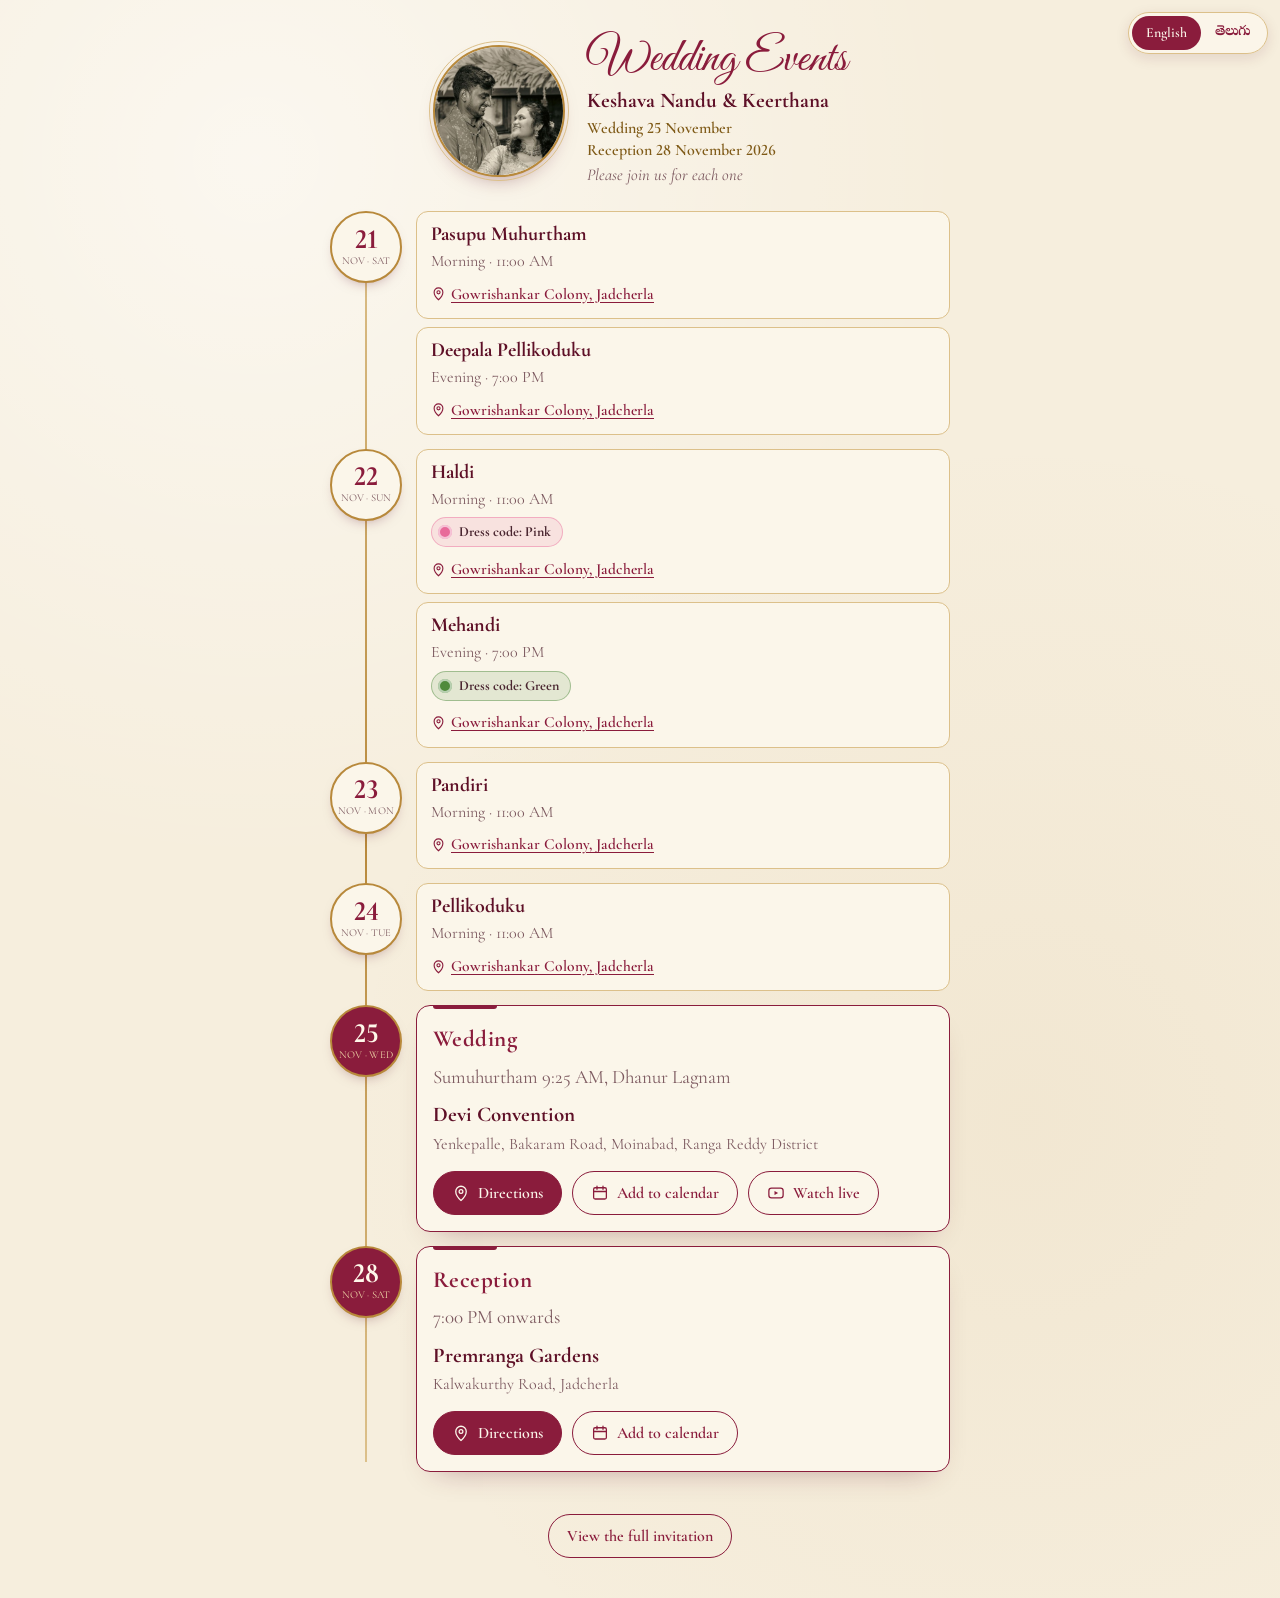
==== events.html @ 367d2408 "Add a short events-only page events.html shows a small circle photo of the couple beside the Wedding" ====
<!doctype html>
<html lang="en" data-lang="en">
<head>
<meta charset="utf-8">
<meta name="viewport" content="width=device-width, initial-scale=1, viewport-fit=cover">
<title>Wedding Events · Keshava Nandu &amp; Keerthana</title>
<meta name="description" content="Wedding events of Keshava Nandu and Keerthana, 21 to 28 November 2026: dates, times and directions for each one.">
<!-- Private family invitation: ask search engines not to list it -->
<meta name="robots" content="noindex, nofollow">
<meta name="theme-color" content="#8a1c3c">

<!-- WhatsApp / social link preview -->
<meta property="og:type" content="website">
<meta property="og:title" content="Wedding Events · Keshava Nandu &amp; Keerthana">
<meta property="og:description" content="Wedding 25 November · Reception 28 November 2026. Dates, times and directions for every event.">
<meta property="og:url" content="https://manoj036.github.io/keshava-nandu-weds-keerthana/events.html">
<meta property="og:image" content="https://manoj036.github.io/keshava-nandu-weds-keerthana/assets/art/og-image.jpg">
<meta property="og:image:width" content="1200">
<meta property="og:image:height" content="630">
<meta name="twitter:card" content="summary_large_image">

<link rel="icon" href="assets/art/ganesha.png" type="image/png">
<link rel="preconnect" href="https://fonts.googleapis.com">
<link rel="preconnect" href="https://fonts.gstatic.com" crossorigin>
<link href="https://fonts.googleapis.com/css2?family=Cormorant+Garamond:ital,wght@0,400;0,500;0,600;0,700;1,500&family=Great+Vibes&family=Noto+Serif+Telugu:wght@400;500;600;700&family=Sree+Krushnadevaraya&display=swap" rel="stylesheet">
<link rel="preload" as="image" href="assets/img/couple-circle.jpg">
<link rel="stylesheet" href="assets/css/style.css">
</head>
<body class="events-page">
<div class="petals" id="petals" aria-hidden="true"></div>

<!-- Language toggle -->
<div class="lang-toggle" role="group" aria-label="Language / భాష">
  <button type="button" data-set-lang="en" aria-pressed="true">English</button>
  <button type="button" data-set-lang="te" aria-pressed="false" lang="te">తెలుగు</button>
</div>

<main>

  <!-- ============ HEADER: circle photo beside Wedding Events ============ -->
  <header class="evh">
    <img class="evh-photo" src="assets/img/couple-circle.jpg" alt="Keshava Nandu and Keerthana" width="360" height="360" fetchpriority="high">
    <div class="evh-text">
      <h1 class="section-title evh-title">
        <span data-l="en">Wedding Events</span><span data-l="te">పెళ్లి వేడుకలు</span>
      </h1>
      <p class="evh-names">
        <span data-l="en">Keshava Nandu &amp; Keerthana</span>
        <span data-l="te">కేశవ నందు &amp; కీర్తన</span>
      </p>
      <p class="evh-dates">
        <span data-l="en"><span class="hd">Wedding 25 November</span><span class="hd-dot"> &nbsp;·&nbsp; </span><span class="hd">Reception 28 November 2026</span></span>
        <span data-l="te"><span class="hd">వివాహం 25 నవంబర్</span><span class="hd-dot"> &nbsp;·&nbsp; </span><span class="hd">రిసెప్షన్ 28 నవంబర్ 2026</span></span>
      </p>
      <p class="evh-join">
        <span data-l="en">Please join us for each one</span>
        <span data-l="te">ప్రతి వేడుకకూ తప్పకుండా విచ్చేయండి</span>
      </p>
    </div>
  </header>

  <!-- ============ EVENTS (same schedule as index.html: keep the two in step) ============ -->
  <section class="events" id="events" aria-label="Wedding events">
    <ol class="timeline">
      <li class="tl-day">
        <div class="tl-date"><b>21</b><span data-l="en">Nov · Sat</span><span data-l="te">నవం · శని</span></div>
        <div class="tl-items">
          <div class="tl-ev"><h3><span data-l="en">Pasupu Muhurtham</span><span data-l="te">పసుపు ముహూర్తం</span></h3><p><span data-l="en">Morning · 11:00 AM</span><span data-l="te">ఉదయం 11:00</span></p>
            <a class="tl-pin" href="https://maps.app.goo.gl/qqaBnCXcWdu9dxw76" target="_blank" rel="noopener"><svg viewBox="0 0 24 24" aria-hidden="true"><path d="M12 22s7-6.2 7-12a7 7 0 10-14 0c0 5.8 7 12 7 12z" fill="none" stroke="currentColor" stroke-width="1.8"/><circle cx="12" cy="10" r="2.5" fill="none" stroke="currentColor" stroke-width="1.8"/></svg><span data-l="en">Gowrishankar Colony, Jadcherla</span><span data-l="te">గౌరిశంకర్ కాలనీ, జడ్చర్ల</span></a></div>
          <div class="tl-ev"><h3><span data-l="en">Deepala Pellikoduku</span><span data-l="te">దీపాల పెళ్ళికొడుకు</span></h3><p><span data-l="en">Evening · 7:00 PM</span><span data-l="te">సాయంత్రం 7:00</span></p>
            <a class="tl-pin" href="https://maps.app.goo.gl/qqaBnCXcWdu9dxw76" target="_blank" rel="noopener"><svg viewBox="0 0 24 24" aria-hidden="true"><path d="M12 22s7-6.2 7-12a7 7 0 10-14 0c0 5.8 7 12 7 12z" fill="none" stroke="currentColor" stroke-width="1.8"/><circle cx="12" cy="10" r="2.5" fill="none" stroke="currentColor" stroke-width="1.8"/></svg><span data-l="en">Gowrishankar Colony, Jadcherla</span><span data-l="te">గౌరిశంకర్ కాలనీ, జడ్చర్ల</span></a></div>
        </div>
      </li>
      <li class="tl-day">
        <div class="tl-date"><b>22</b><span data-l="en">Nov · Sun</span><span data-l="te">నవం · ఆది</span></div>
        <div class="tl-items">
          <div class="tl-ev"><h3><span data-l="en">Haldi</span><span data-l="te">హల్దీ</span></h3><p><span data-l="en">Morning · 11:00 AM</span><span data-l="te">ఉదయం 11:00</span></p>
            <span class="dress" style="--dc:#e86a9a"><span data-l="en">Dress code: Pink</span><span data-l="te">డ్రెస్ కోడ్: గులాబీ రంగు</span></span>
            <a class="tl-pin" href="https://maps.app.goo.gl/qqaBnCXcWdu9dxw76" target="_blank" rel="noopener"><svg viewBox="0 0 24 24" aria-hidden="true"><path d="M12 22s7-6.2 7-12a7 7 0 10-14 0c0 5.8 7 12 7 12z" fill="none" stroke="currentColor" stroke-width="1.8"/><circle cx="12" cy="10" r="2.5" fill="none" stroke="currentColor" stroke-width="1.8"/></svg><span data-l="en">Gowrishankar Colony, Jadcherla</span><span data-l="te">గౌరిశంకర్ కాలనీ, జడ్చర్ల</span></a></div>
          <div class="tl-ev"><h3><span data-l="en">Mehandi</span><span data-l="te">మెహందీ</span></h3><p><span data-l="en">Evening · 7:00 PM</span><span data-l="te">సాయంత్రం 7:00</span></p>
            <span class="dress" style="--dc:#4f8a3c"><span data-l="en">Dress code: Green</span><span data-l="te">డ్రెస్ కోడ్: ఆకుపచ్చ రంగు</span></span>
            <a class="tl-pin" href="https://maps.app.goo.gl/qqaBnCXcWdu9dxw76" target="_blank" rel="noopener"><svg viewBox="0 0 24 24" aria-hidden="true"><path d="M12 22s7-6.2 7-12a7 7 0 10-14 0c0 5.8 7 12 7 12z" fill="none" stroke="currentColor" stroke-width="1.8"/><circle cx="12" cy="10" r="2.5" fill="none" stroke="currentColor" stroke-width="1.8"/></svg><span data-l="en">Gowrishankar Colony, Jadcherla</span><span data-l="te">గౌరిశంకర్ కాలనీ, జడ్చర్ల</span></a></div>
        </div>
      </li>
      <li class="tl-day">
        <div class="tl-date"><b>23</b><span data-l="en">Nov · Mon</span><span data-l="te">నవం · సోమ</span></div>
        <div class="tl-items">
          <div class="tl-ev"><h3><span data-l="en">Pandiri</span><span data-l="te">పందిరి</span></h3><p><span data-l="en">Morning · 11:00 AM</span><span data-l="te">ఉదయం 11:00</span></p>
            <a class="tl-pin" href="https://maps.app.goo.gl/qqaBnCXcWdu9dxw76" target="_blank" rel="noopener"><svg viewBox="0 0 24 24" aria-hidden="true"><path d="M12 22s7-6.2 7-12a7 7 0 10-14 0c0 5.8 7 12 7 12z" fill="none" stroke="currentColor" stroke-width="1.8"/><circle cx="12" cy="10" r="2.5" fill="none" stroke="currentColor" stroke-width="1.8"/></svg><span data-l="en">Gowrishankar Colony, Jadcherla</span><span data-l="te">గౌరిశంకర్ కాలనీ, జడ్చర్ల</span></a></div>
        </div>
      </li>
      <li class="tl-day">
        <div class="tl-date"><b>24</b><span data-l="en">Nov · Tue</span><span data-l="te">నవం · మంగళ</span></div>
        <div class="tl-items">
          <div class="tl-ev"><h3><span data-l="en">Pellikoduku</span><span data-l="te">పెళ్ళికొడుకు</span></h3><p><span data-l="en">Morning · 11:00 AM</span><span data-l="te">ఉదయం 11:00</span></p>
            <a class="tl-pin" href="https://maps.app.goo.gl/qqaBnCXcWdu9dxw76" target="_blank" rel="noopener"><svg viewBox="0 0 24 24" aria-hidden="true"><path d="M12 22s7-6.2 7-12a7 7 0 10-14 0c0 5.8 7 12 7 12z" fill="none" stroke="currentColor" stroke-width="1.8"/><circle cx="12" cy="10" r="2.5" fill="none" stroke="currentColor" stroke-width="1.8"/></svg><span data-l="en">Gowrishankar Colony, Jadcherla</span><span data-l="te">గౌరిశంకర్ కాలనీ, జడ్చర్ల</span></a></div>
        </div>
      </li>
      <li class="tl-day main">
        <div class="tl-date"><b>25</b><span data-l="en">Nov · Wed</span><span data-l="te">నవం · బుధ</span></div>
        <div class="tl-items">
          <article class="event tl-card">
            <h3><span data-l="en">Wedding</span><span data-l="te">వివాహం</span></h3>
            <p class="ev-time">
              <span data-l="en">Sumuhurtham 9:25 AM, Dhanur Lagnam</span>
              <span data-l="te">సుముహూర్తం ఉదయం 9:25, ధనుర్లగ్నం</span>
            </p>
            <p class="ev-venue"><span data-l="en">Devi Convention</span><span data-l="te">దేవి కన్వెన్షన్</span></p>
            <p class="ev-addr">
              <span data-l="en">Yenkepalle, Bakaram Road, Moinabad, Ranga Reddy District</span>
              <span data-l="te">ఎన్కేపల్లి, బాకారం రోడ్, మొయినాబాద్, రంగారెడ్డి జిల్లా</span>
            </p>
            <div class="ev-actions">
              <a class="btn primary" href="https://maps.app.goo.gl/5psFfZjRLcySoqzb9" target="_blank" rel="noopener">
                <svg viewBox="0 0 24 24" aria-hidden="true"><path d="M12 22s7-6.2 7-12a7 7 0 10-14 0c0 5.8 7 12 7 12z" fill="none" stroke="currentColor" stroke-width="1.7"/><circle cx="12" cy="10" r="2.5" fill="none" stroke="currentColor" stroke-width="1.7"/></svg>
                <span data-l="en">Directions</span><span data-l="te">దారి చూపండి</span>
              </a>
              <details class="cal">
                <summary class="btn">
                  <svg viewBox="0 0 24 24" aria-hidden="true"><rect x="3.5" y="5" width="17" height="15" rx="2" fill="none" stroke="currentColor" stroke-width="1.7"/><path d="M3.5 10h17M8 3v4M16 3v4" stroke="currentColor" stroke-width="1.7" stroke-linecap="round"/></svg>
                  <span data-l="en">Add to calendar</span><span data-l="te">క్యాలెండర్‌లో చేర్చండి</span>
                </summary>
                <div class="cal-menu">
                  <a href="assets/cal/muhurtham.ics" download>Apple / Outlook (.ics)</a>
                  <a href="https://calendar.google.com/calendar/render?action=TEMPLATE&amp;text=Keshava%20Nandu%20weds%20Keerthana%20%E2%80%94%20Sumuhurtham&amp;dates=20261125T035500Z/20261125T070000Z&amp;details=Sumuhurtham%20at%2009%3A25%20AM%20(Dhanur%20Lagnam).%20Map%3A%20https%3A%2F%2Fmaps.app.goo.gl%2F5psFfZjRLcySoqzb9&amp;location=Devi%20Convention%2C%20Yenkepalle%2C%20Bakaram%20Road%2C%20Moinabad%2C%20Ranga%20Reddy%20District" target="_blank" rel="noopener">Google Calendar</a>
                </div>
              </details>
              <a class="btn" href="https://youtube.com/live/WAI4tVVlI8w" target="_blank" rel="noopener" aria-label="Keshava Nandu &amp; Keerthana Wedding Ceremony Live Link">
                <svg viewBox="0 0 24 24" aria-hidden="true"><rect x="2.5" y="5.5" width="19" height="13" rx="3.5" fill="none" stroke="currentColor" stroke-width="1.7"/><path d="M10 9.3v5.4l4.8-2.7z" fill="currentColor"/></svg>
                <span data-l="en">Watch live</span><span data-l="te">లైవ్ చూడండి</span>
              </a>
            </div>
          </article>
        </div>
      </li>
      <li class="tl-day main">
        <div class="tl-date"><b>28</b><span data-l="en">Nov · Sat</span><span data-l="te">నవం · శని</span></div>
        <div class="tl-items">
          <article class="event tl-card">
            <h3><span data-l="en">Reception</span><span data-l="te">రిసెప్షన్</span></h3>
            <p class="ev-time">
              <span data-l="en">7:00 PM onwards</span>
              <span data-l="te">రాత్రి 7:00 నుండి</span>
            </p>
            <p class="ev-venue"><span data-l="en">Premranga Gardens</span><span data-l="te">ప్రేమ్‌రంగా గార్డెన్స్</span></p>
            <p class="ev-addr">
              <span data-l="en">Kalwakurthy Road, Jadcherla</span>
              <span data-l="te">కల్వకుర్తి రోడ్, జడ్చర్ల</span>
            </p>
            <div class="ev-actions">
              <a class="btn primary" href="https://g.co/kgs/dx36Kz" target="_blank" rel="noopener">
                <svg viewBox="0 0 24 24" aria-hidden="true"><path d="M12 22s7-6.2 7-12a7 7 0 10-14 0c0 5.8 7 12 7 12z" fill="none" stroke="currentColor" stroke-width="1.7"/><circle cx="12" cy="10" r="2.5" fill="none" stroke="currentColor" stroke-width="1.7"/></svg>
                <span data-l="en">Directions</span><span data-l="te">దారి చూపండి</span>
              </a>
              <details class="cal">
                <summary class="btn">
                  <svg viewBox="0 0 24 24" aria-hidden="true"><rect x="3.5" y="5" width="17" height="15" rx="2" fill="none" stroke="currentColor" stroke-width="1.7"/><path d="M3.5 10h17M8 3v4M16 3v4" stroke="currentColor" stroke-width="1.7" stroke-linecap="round"/></svg>
                  <span data-l="en">Add to calendar</span><span data-l="te">క్యాలెండర్‌లో చేర్చండి</span>
                </summary>
                <div class="cal-menu">
                  <a href="assets/cal/reception.ics" download>Apple / Outlook (.ics)</a>
                  <a href="https://calendar.google.com/calendar/render?action=TEMPLATE&amp;text=Keshava%20Nandu%20%26%20Keerthana%20%E2%80%94%20Reception&amp;dates=20261128T133000Z/20261128T173000Z&amp;details=Reception%2C%207%3A00%20PM%20onwards.%20Map%3A%20https%3A%2F%2Fg.co%2Fkgs%2Fdx36Kz&amp;location=Premranga%20Gardens%2C%20Kalwakurthy%20Road%2C%20Jadcherla" target="_blank" rel="noopener">Google Calendar</a>
                </div>
              </details>
            </div>
          </article>
        </div>
      </li>
    </ol>
  </section>

  <footer class="foot evp-foot">
    <a class="btn" href="index.html">
      <span data-l="en">View the full invitation</span><span data-l="te">పూర్తి ఆహ్వాన పత్రిక</span>
    </a>
  </footer>
</main>

<script src="assets/js/main.js"></script>
</body>
</html>
---- assets/css/style.css ----
/* ===== Gubba vari Pendli Pilupu — palette taken from the printed card ===== */
:root {
  --cream: #f6eedd;
  --paper: #fbf6ea;
  --maroon: #8a1c3c;
  --maroon-deep: #5e1027;
  --gold: #b8893b;
  --gold-soft: #dcc08a;
  --ink: #4a2630;
  --muted: #7d5a60;
  --leaf: #5f7a3a;
  --radius: 14px;
  --serif: "Cormorant Garamond", "Noto Serif Telugu", Georgia, serif;
  --script: "Great Vibes", "Cormorant Garamond", cursive;
  --telugu: "Noto Serif Telugu", "Ramaraja", serif;
  --telugu-display: "Ramaraja", "Noto Serif Telugu", serif;
  color-scheme: light;
}

*, *::before, *::after { box-sizing: border-box; }
html { scroll-behavior: smooth; -webkit-text-size-adjust: 100%; }
body {
  margin: 0;
  background: var(--cream);
  color: var(--ink);
  font-family: var(--serif);
  font-size: 19px;
  line-height: 1.55;
  overflow-x: hidden;
  /* subtle paper grain */
  background-image:
    radial-gradient(circle at 20% 10%, rgba(255,255,255,.55), transparent 40%),
    radial-gradient(circle at 80% 70%, rgba(184,137,59,.07), transparent 45%);
}
img { max-width: 100%; display: block; }
[hidden] { display: none !important; }
a { color: inherit; }

/* ----- language switching ----- */
html[data-lang="en"] [data-l="te"],
html[data-lang="te"] [data-l="en"] { display: none !important; }
html[data-lang="te"] body { font-family: var(--telugu); font-size: 17px; line-height: 1.85; }
[lang="te"], [data-l="te"] { font-family: var(--telugu); line-height: 1.85; }

.lang-toggle {
  position: fixed; top: max(12px, env(safe-area-inset-top)); right: 12px; z-index: 70;
  display: flex; background: rgba(251,246,234,.92); backdrop-filter: blur(6px);
  border: 1px solid var(--gold-soft); border-radius: 999px; padding: 3px;
  box-shadow: 0 4px 14px rgba(94,16,39,.12);
}
.lang-toggle button {
  font: 600 14px/1 var(--serif); color: var(--maroon); background: none; border: 0;
  padding: 8px 14px; border-radius: 999px; cursor: pointer; min-height: 34px;
}
.lang-toggle button[lang="te"] { font-family: var(--telugu); font-size: 14px; }
.lang-toggle button[aria-pressed="true"] { background: var(--maroon); color: var(--paper); }

main { max-width: 1100px; margin: 0 auto; padding: 0 16px; }

/* ===== HERO: full-bleed sepia photo ===== */
.hero {
  position: relative; isolation: isolate;
  width: 100vw; margin-left: calc(50% - 50vw);
  min-height: 100vh; min-height: 100svh;
  display: flex; align-items: flex-end; justify-content: center;
  text-align: center; color: #fbf3e3; overflow: hidden;
  background: #2a1c14;
}
.hero-bg, .hero-bg img { position: absolute; inset: 0; width: 100%; height: 100%; z-index: -2; }
.hero-bg img { object-fit: cover; object-position: 50% 22%; animation: hero-zoom 14s ease-out both; }
.hero-shade {
  position: absolute; inset: 0; z-index: -1;
  background:
    linear-gradient(180deg, rgba(28,14,10,.35) 0%, rgba(28,14,10,0) 16%, rgba(28,14,10,.05) 30%, rgba(32,14,12,.62) 46%, rgba(30,10,12,.86) 62%, rgba(30,10,12,.96) 100%);
}
.hero-content {
  width: 100%; max-width: 720px; padding: 0 20px calc(28px + env(safe-area-inset-bottom));
  animation: rise 1.2s .2s ease both;
}
.hero-ganesha { width: 46px; height: auto; margin: 0 auto 6px; filter: drop-shadow(0 0 3px rgba(20,8,8,.9)) drop-shadow(0 0 10px rgba(20,8,8,.7)); }
.trio {
  margin: 0 0 14px; color: #e9cf96; font-weight: 600; letter-spacing: .06em;
  display: flex; justify-content: center; align-items: center; gap: 10px; flex-wrap: wrap;
  font-size: clamp(13px, 3.4vw, 16px);
}
.trio i { font-style: normal; font-size: .7em; opacity: .8; }
.hero-kicker { margin: 0; font-style: italic; font-size: clamp(16px, 4.4vw, 21px); color: #f3e6cc; }
.hero-kicker [data-l="te"] { font-style: normal; font-family: var(--telugu-display); font-size: clamp(18px, 5vw, 24px); color: #e9cf96; }
.hero-names {
  margin: 4px 0 8px; font-weight: 400; line-height: 1.02;
  display: flex; flex-direction: column; align-items: center;
  font-family: var(--script); font-size: clamp(52px, 14vw, 92px); color: #fff8ea;
  text-shadow: 0 2px 18px rgba(0,0,0,.45);
}
.hero-names .amp { font-family: var(--serif); font-style: italic; font-size: .32em; color: #e9cf96; margin: 2px 0; }
.hero-names .te-nm { font-family: var(--telugu-display); font-size: .62em; line-height: 1.45; }
.hero-cue {
  display: inline-flex; flex-direction: column; align-items: center; gap: 0;
  margin-top: 18px; color: #f3e6cc; text-decoration: none; font-weight: 600; font-size: 15px; letter-spacing: .04em;
}
.hero-cue svg { width: 24px; height: 24px; animation: bob 1.8s ease-in-out infinite; }
@keyframes hero-zoom { from { transform: scale(1.08); } to { transform: scale(1); } }

/* ===== CARD SHEET ===== */
.card-sheet {
  position: relative; max-width: 760px; margin: 28px auto; padding: 14px;
  background: var(--paper); border-radius: 6px;
  box-shadow: 0 18px 40px -18px rgba(94,16,39,.35);
}
/* double border like the printed card */
.card-sheet::before {
  content: ""; position: absolute; inset: 8px; pointer-events: none;
  border: 2px solid var(--gold-soft); outline: 1px solid var(--maroon); outline-offset: 4px; border-radius: 3px;
  opacity: .8;
}
.sheet-inner { position: relative; padding: 34px 22px 28px; text-align: center; }
.deity-row { display: flex; justify-content: space-between; align-items: flex-start; margin-bottom: -40px; }
.deity-sm { width: 64px; height: auto; }
.deity-sm.wide { width: 96px; }
.sheet-title { margin: 0 0 14px; color: var(--maroon); font-weight: 400; line-height: 1.3; padding: 0 70px; }
.sheet-title .script { font-family: var(--script); font-size: clamp(38px, 9vw, 54px); }
.sheet-title [data-l="te"] { font-family: var(--telugu-display); font-size: clamp(20px, 5vw, 28px); display: block; }
.sloka { color: var(--maroon); font-size: 15.5px; margin: 6px 0 4px; }

.ornament { display: flex; align-items: center; justify-content: center; gap: 10px; color: var(--gold); margin: 16px 0; font-size: 18px; }
.ornament span { height: 1px; width: 72px; background: linear-gradient(90deg, transparent, var(--gold)); }
.ornament span:last-child { transform: scaleX(-1); }

.inv-text p { margin: 0 0 14px; }
.inv-text .blessing { color: var(--maroon); }
.inv-text .blessing strong { font-weight: 700; }
.couple-name { font-family: var(--script); font-size: clamp(38px, 9vw, 52px); color: var(--maroon); line-height: 1.1; margin: 6px 0 !important; }
.couple-name small { font-family: var(--serif); font-size: 17px; font-style: italic; color: var(--muted); }
.te-text .couple-name { font-family: var(--telugu-display); font-size: clamp(28px, 7vw, 38px); line-height: 1.6; }
.te-text .couple-name small { font-family: var(--telugu); font-style: normal; font-size: 15px; }
.with { font-style: italic; color: var(--muted); margin: 0 !important; }
.parents { color: var(--maroon-deep); font-weight: 600; }
.te-text { font-size: 16.5px; }
.br-wide { display: none; }
@media (min-width: 640px) { .br-wide { display: inline; } }

/* ===== COUNTDOWN ===== */
.countdown { text-align: center; margin: 40px auto; max-width: 640px; }
.cd-label { color: var(--maroon); font-weight: 600; font-size: 20px; margin: 0 0 12px; }
.cd-grid { display: grid; grid-template-columns: repeat(4, 1fr); gap: 10px; }
.cd-grid div {
  background: var(--paper); border: 1px solid var(--gold-soft); border-radius: var(--radius);
  padding: 14px 4px 10px; display: flex; flex-direction: column; align-items: center;
}
.cd-grid b { font-size: clamp(28px, 8vw, 42px); color: var(--maroon); font-weight: 600; line-height: 1; font-variant-numeric: lining-nums tabular-nums; }
.cd-grid span { font-size: 13px; letter-spacing: .08em; text-transform: uppercase; color: var(--muted); margin-top: 6px; }
.cd-grid span[data-l="te"] { text-transform: none; letter-spacing: 0; font-size: 13px; }
.cd-done { font-family: var(--script); font-size: 40px; color: var(--maroon); margin: 0; }
.cd-done [data-l="te"] { font-family: var(--telugu-display); font-size: 26px; }

/* ===== EVENTS ===== */
.events { text-align: center; margin: 56px auto 30px; }
.section-title { color: var(--maroon); font-family: var(--script); font-weight: 400; font-size: clamp(40px, 10vw, 56px); margin: 0 0 20px; line-height: 1.2; }
.section-title [data-l="te"] { font-family: var(--telugu-display); font-size: clamp(26px, 6.5vw, 34px); }
.section-title.small { font-size: 38px; margin-bottom: 8px; }
.section-title.small [data-l="te"] { font-size: 24px; }

.event-grid { display: grid; grid-template-columns: 1fr; gap: 18px; max-width: 900px; margin: 0 auto; }
@media (min-width: 760px) { .event-grid { grid-template-columns: 1fr 1fr; } }
.event {
  background: var(--paper); border-radius: var(--radius); padding: 26px 20px 22px;
  border: 1px solid var(--gold-soft); position: relative;
  box-shadow: 0 14px 30px -20px rgba(94,16,39,.45);
}
.event::before { content: ""; position: absolute; top: 0; left: 18%; right: 18%; height: 3px; background: var(--maroon); border-radius: 0 0 3px 3px; }
.event h3 { margin: 0 0 6px; color: var(--maroon); font-size: 28px; font-weight: 700; letter-spacing: .02em; }
.event h3 [data-l="te"] { font-family: var(--telugu-display); font-weight: 400; font-size: 26px; }
.event p { margin: 0; }
.ev-date { font-weight: 600; font-size: 19px; }
.ev-time { color: var(--muted); }
.ev-venue-label { margin-top: 14px !important; font-size: 13px; text-transform: uppercase; letter-spacing: .14em; color: var(--gold); font-weight: 700; }
.ev-venue-label [data-l="te"] { text-transform: none; letter-spacing: 0; font-size: 14px; }
.ev-venue { font-size: 24px; font-weight: 700; color: var(--maroon-deep); }
.ev-addr { color: var(--muted); font-size: 17px; }
.ev-actions { display: flex; gap: 10px; justify-content: center; flex-wrap: wrap; margin-top: 18px; }

.btn {
  display: inline-flex; align-items: center; gap: 8px; min-height: 44px; padding: 10px 18px;
  border-radius: 999px; border: 1.5px solid var(--maroon); color: var(--maroon); background: transparent;
  font: 600 16px/1 var(--serif); text-decoration: none; cursor: pointer; list-style: none;
  transition: background .2s, color .2s, transform .15s;
}
.btn [data-l="te"] { font-family: var(--telugu); font-size: 14.5px; line-height: 1.4; }
.btn svg { width: 18px; height: 18px; flex: none; }
.btn.primary { background: var(--maroon); color: var(--paper); }
.btn:hover { transform: translateY(-1px); }
.btn:focus-visible, .lang-toggle button:focus-visible { outline: 2px solid var(--gold); outline-offset: 2px; }
summary.btn::-webkit-details-marker { display: none; }
.cal { position: relative; }
.cal[open] summary.btn { background: rgba(138,28,60,.08); }
.cal-menu {
  position: absolute; z-index: 5; top: calc(100% + 6px); left: 50%; transform: translateX(-50%);
  background: var(--paper); border: 1px solid var(--gold-soft); border-radius: 12px; min-width: 210px;
  box-shadow: 0 14px 30px -10px rgba(94,16,39,.35); padding: 6px; display: flex; flex-direction: column;
}
.cal-menu a { padding: 11px 12px; border-radius: 8px; text-decoration: none; font-weight: 600; color: var(--maroon); font-size: 16px; }
.cal-menu a:hover { background: rgba(184,137,59,.14); }

/* ===== KALYANAM ===== */
.kalyanam { margin: 48px auto; max-width: 900px; }
.kalyanam img { width: 100%; height: auto; mix-blend-mode: multiply;
  -webkit-mask-image: linear-gradient(90deg, transparent, #000 8%, #000 92%, transparent);
          mask-image: linear-gradient(90deg, transparent, #000 4%, #000 96%, transparent); }

/* ===== HOSTS ===== */
.hosts { text-align: center; margin: 50px auto 10px; max-width: 640px; }
.niece {
  display: inline-block; margin: 0 0 40px; padding: 12px 22px; border: 1.5px solid var(--maroon);
  border-radius: 999px; color: var(--maroon); font-size: 19px; font-weight: 600; font-style: italic;
}
.niece [data-l="te"] { font-style: normal; font-size: 16px; }
.niece small { display: block; font-size: 15px; font-weight: 500; color: var(--muted); }
.host-main { font-size: 23px; font-weight: 700; color: var(--maroon-deep); margin: 0 0 14px; }
.host-main [data-l="te"] { font-size: 19px; }
.host-family { margin: 0 0 6px; font-weight: 600; color: var(--maroon); }
.host-addr { margin: 0 0 14px; color: var(--muted); }
.phones { display: flex; justify-content: center; flex-wrap: wrap; gap: 8px; }
.phones a {
  text-decoration: none; padding: 9px 16px; border-radius: 999px; background: var(--paper);
  border: 1px solid var(--gold-soft); color: var(--maroon); font-weight: 600; font-variant-numeric: lining-nums tabular-nums; font-family: var(--serif);
}
.phones a::before { content: "☎ "; color: var(--gold); }

.foot { text-align: center; padding: 34px 0 calc(40px + env(safe-area-inset-bottom)); color: var(--maroon); }
.foot img { width: 90px; height: auto; margin: 0 auto 8px; }
.foot p { margin: 0; font-style: italic; }
.foot [data-l="te"] { font-style: normal; }

/* ===== motion ===== */
@keyframes rise { from { opacity: 0; transform: translateY(14px); } to { opacity: 1; transform: none; } }
@keyframes bob { 0%,100% { transform: translateY(0); } 50% { transform: translateY(5px); } }
.reveal { opacity: 0; transform: translateY(18px); transition: opacity .8s ease, transform .8s ease; }
.reveal.in { opacity: 1; transform: none; }
@media (prefers-reduced-motion: reduce) {
  *, *::before, *::after { animation: none !important; transition: none !important; }
  .reveal { opacity: 1; transform: none; }
  html { scroll-behavior: auto; }
}

/* small phones: tighten the card */
@media (max-width: 420px) {
  .sheet-inner { padding: 30px 10px 24px; }
  .sheet-title { padding: 0 48px; }
  .deity-sm { width: 48px; } .deity-sm.wide { width: 70px; }
  .sloka { font-size: 13.5px; }
}


/* ===== PETAL SHOWER ===== */
.petals { position: fixed; inset: 0; pointer-events: none; z-index: 80; overflow: hidden; }
.petal {
  position: absolute; top: -40px; width: 14px; height: 18px; border-radius: 60% 0 60% 0; opacity: .95;
  animation: fall linear forwards;
}
.petal.marigold { background: radial-gradient(circle at 30% 30%, #ffc94a, #f08a12); }
.petal.jasmine { background: radial-gradient(circle at 30% 30%, #fff, #f3eadb); box-shadow: 0 0 0 1px rgba(184,137,59,.25); width: 11px; height: 15px; }
.petal.rose { background: radial-gradient(circle at 30% 30%, #e0567c, #a0193f); width: 12px; height: 15px; }
@keyframes fall {
  0%   { transform: translate(0, 0) rotate(0deg); }
  50%  { transform: translate(var(--sway, 30px), 55vh) rotate(260deg); }
  100% { transform: translate(calc(var(--sway, 30px) * -.6), 110vh) rotate(520deg); opacity: .8; }
}
@media (prefers-reduced-motion: reduce) { .petals { display: none; } }

/* ===== WEDDING-WEEK TIMELINE ===== */
.events-sub { margin: -10px 0 22px; color: var(--muted); font-style: italic; }
.events-sub [data-l="te"] { font-style: normal; }
.timeline { list-style: none; margin: 0 auto 30px; padding: 0; max-width: 620px; text-align: left; position: relative; }
.timeline::before { content: ""; position: absolute; left: 35px; top: 10px; bottom: 10px; width: 2px; background: linear-gradient(var(--gold-soft), var(--gold), var(--gold-soft)); }
.tl-day { display: grid; grid-template-columns: 72px 1fr; gap: 14px; align-items: start; margin-bottom: 14px; position: relative; }
.tl-date {
  width: 72px; height: 72px; border-radius: 50%; background: var(--paper); border: 2px solid var(--gold);
  display: flex; flex-direction: column; align-items: center; justify-content: center; position: relative; z-index: 1;
  color: var(--maroon); box-shadow: 0 6px 14px -8px rgba(94,16,39,.5);
}
.tl-date b { font-size: 28px; line-height: 1; font-weight: 700; font-variant-numeric: lining-nums; }
.tl-date span { font-size: 11px; letter-spacing: .06em; text-transform: uppercase; color: var(--muted); }
.tl-date span[data-l="te"] { text-transform: none; letter-spacing: 0; font-size: 10.5px; line-height: 1.5; }
.tl-items { display: grid; gap: 8px; }
.tl-ev { background: var(--paper); border: 1px solid var(--gold-soft); border-radius: 12px; padding: 10px 14px; }
.tl-ev h3 { margin: 0; font-size: 20px; color: var(--maroon-deep); font-weight: 700; line-height: 1.25; }
.tl-ev h3 [data-l="te"] { font-family: var(--telugu-display); font-weight: 400; font-size: 19px; line-height: 1.6; }
.tl-ev p { margin: 2px 0 0; color: var(--muted); font-size: 16px; }
.tl-ev p [data-l="te"] { font-size: 14.5px; }
.dress {
  display: inline-flex; align-items: center; gap: 7px; margin-top: 6px; padding: 3px 11px 3px 6px;
  border-radius: 999px; font-size: 14px; font-weight: 700; color: var(--ink);
  background: color-mix(in srgb, var(--dc) 14%, var(--paper)); border: 1px solid color-mix(in srgb, var(--dc) 45%, transparent);
}
.dress::before { content: ""; width: 14px; height: 14px; border-radius: 50%; background: var(--dc); box-shadow: inset 0 0 0 2px rgba(255,255,255,.6); }
.dress [data-l="te"] { font-size: 13px; }
.tl-day.main .tl-date { background: var(--maroon); border-color: var(--gold); color: #fff8ea; }
.tl-day.main .tl-date span { color: #f0d9a8; }
.tl-day.main .tl-ev { border-color: var(--maroon); box-shadow: 0 10px 22px -16px rgba(94,16,39,.6); }
.tl-day.main .tl-ev h3 { color: var(--maroon); }
.events .event-grid { margin-top: 10px; }

/* hero: wedding + reception side by side, equal weight */
.hero-events {
  display: grid; grid-template-columns: 1fr auto 1fr; align-items: stretch; gap: 0;
  margin: 10px auto 0; max-width: 560px;
}
.hero-ev { display: flex; flex-direction: column; align-items: center; gap: 1px; padding: 4px 6px; text-decoration: none; color: inherit; }
.hev-sep { width: 1px; background: linear-gradient(transparent, rgba(233,207,150,.75), transparent); }
.hev-title { font-family: var(--serif); font-size: clamp(13px, 3.4vw, 15px); font-weight: 700; letter-spacing: .18em; text-transform: uppercase; color: #f0d9a8; }
.hev-title [data-l="te"] { font-family: var(--telugu-display); font-weight: 400; letter-spacing: 0; text-transform: none; font-size: clamp(16px, 4.4vw, 19px); }
.hev-date { font-weight: 700; font-size: clamp(15px, 4vw, 18px); color: #fff8ea; font-variant-numeric: lining-nums; }
.hev-time { font-size: clamp(14px, 3.7vw, 17px); color: #fff8ea; font-variant-numeric: lining-nums; }
.hev-venue { font-size: clamp(13.5px, 3.6vw, 16px); color: #f0d9a8; line-height: 1.3; margin-top: 2px; }
.hero-ev [data-l="te"] { line-height: 1.6; }
.hev-date [data-l="te"], .hev-time [data-l="te"], .hev-venue [data-l="te"] { font-size: .9em; }

/* text-safe gold (WCAG AA on paper/cream); light gold stays for ornaments only */
:root { --gold-text: #7f5a17; }
.ev-venue-label, .env-date { color: var(--gold-text) !important; }
.tl-date span { letter-spacing: .02em; font-size: 10.5px; }
/* soft dark scrim behind hero text so it stays legible over light parts of the photo */
.hero-content { position: relative; }
.hero-content::before {
  content: ""; position: absolute; z-index: -1; left: 50%; top: 4%; width: min(130%, 900px); height: 80%;
  transform: translateX(-50%); border-radius: 50%;
  background: radial-gradient(closest-side, rgba(24,10,10,.74), rgba(24,10,10,.45) 60%, transparent);
  pointer-events: none;
}
.trio, .hero-kicker, .hev-venue, .hev-title { text-shadow: 0 1px 8px rgba(0,0,0,.6); }
@media (min-width: 701px) {
  .hero-names { font-size: clamp(56px, 7vw, 80px); }
  .hero-bg img { object-position: 50% 18%; }
}

/* wedding & reception cards live inside the timeline (no duplicate list) */
.tl-card { text-align: left; padding: 16px 16px 16px; border-color: var(--maroon); }
.tl-card::before { left: 16px; right: auto; width: 64px; }
.tl-card h3 { font-size: 23px; margin-bottom: 4px; }
.tl-card .ev-date { font-size: 17px; }
.tl-card .ev-venue-label { margin-top: 10px !important; }
.tl-card .ev-venue { font-size: 21px; }
.tl-card .ev-addr { font-size: 16px; }
.tl-card .ev-actions { justify-content: flex-start; margin-top: 14px; }
.tl-card .cal-menu { left: 0; transform: none; }

/* ===== spacing rhythm (validated by layout audit) ===== */
:root { --gap: clamp(48px, 9vw, 72px); }
.card-sheet, .countdown, .events, .kalyanam, .hosts { margin-top: var(--gap); margin-bottom: var(--gap); }
.events { margin-bottom: var(--gap); }
.hosts { margin-bottom: 0; }
.hosts { margin-bottom: 0; }
.kalyanam { margin-bottom: 0; }
.foot { padding-top: 8px; }
.cd-grid div { padding: 14px 6px 10px; }
@media (max-width: 420px) {
  .sheet-inner { padding: 30px 16px 26px; }
  .cd-grid { gap: 8px; }
  .cd-grid span { letter-spacing: .03em; font-size: 12px; }
}

/* lines moved up from the removed "Wedding Invitation" card */
.hero-blessing { margin: 0 0 6px; font-weight: 600; font-size: clamp(14.5px, 3.9vw, 17px); color: #fff8ea; text-shadow: 0 1px 8px rgba(0,0,0,.7); }
.hero-parents { margin: 0 auto 4px; max-width: 34ch; font-size: clamp(14px, 3.7vw, 16.5px); color: #f3e6cc; line-height: 1.35; text-shadow: 0 1px 8px rgba(0,0,0,.7); }
.hero-blessing [data-l="te"], .hero-parents [data-l="te"] { font-size: .9em; }
.hero { min-height: max(100svh, 800px); }
.hero-ganesha { width: 38px; margin-bottom: 4px; }
.trio { margin-bottom: 8px; }
.hero-parents { max-width: none; font-size: clamp(13.5px, 3.6vw, 16.5px); }
@media (max-width: 700px) {
  .hero-names { font-size: clamp(44px, 12.4vw, 60px); margin: 2px 0 4px; }
  .hero-events { margin-top: 6px; }
  .hero-cue { margin-top: 12px; }
}
/* wide screens: text sits to the left of the couple instead of over them */
@media (min-width: 900px) {
  .hero { justify-content: flex-start; align-items: center; }
  .hero-content { max-width: 460px; margin-left: 4vw; padding: 60px 0 40px; }
  .hero-content::before { display: none; }
  .hero-shade { background: linear-gradient(90deg, rgba(30,10,12,.94) 0%, rgba(30,10,12,.86) 30%, rgba(30,10,12,.35) 48%, rgba(30,10,12,0) 62%); }
  .hero-names { font-size: 64px; }
}
/* roomier hero now that the event details live only in the schedule */
.hero-dates { margin: 14px 0 0; font-weight: 700; letter-spacing: .03em; font-size: clamp(15.5px, 4.2vw, 19px); color: #f0d9a8; font-variant-numeric: lining-nums; text-shadow: 0 1px 8px rgba(0,0,0,.7); }
.hero-dates [data-l="te"] { font-size: .88em; }
.hero-ganesha { width: 44px; margin-bottom: 6px; }
.trio { margin-bottom: 14px; }
.hero-blessing { margin-bottom: 10px; }
.hero-kicker { margin-bottom: 6px; }
.hero-cue { margin-top: 22px; }
@media (max-width: 700px) { .hero-names { font-size: clamp(48px, 13.5vw, 64px); margin: 6px 0 6px; line-height: 1.08; } .hero-cue { margin-top: 20px; } }
@media (min-width: 900px) { .hero-names { font-size: 68px; line-height: 1.1; } }
.hosts-blessing { margin: 0 0 6px; font-weight: 600; font-style: italic; font-size: 18px; color: var(--maroon-deep); }
.hosts-blessing [data-l="te"] { font-style: normal; font-size: 16px; }
.tl-card .ev-venue { margin-top: 8px; }
.niece-tr { display: block; font-size: 15.5px; font-weight: 500; font-style: italic; color: var(--muted); }

/* ===== hero vertical rhythm (one scale: 10 / 20 / 28px) ===== */
.hero-ganesha { margin-bottom: 10px; }
.trio { margin-bottom: 20px; }
.hero-kicker { margin-bottom: 10px; }
.hero-names { margin: 0; line-height: 1.2; }
.hero-names .amp { margin: 2px 0 8px; line-height: 1; }
.hero-names .te-nm { line-height: 1.5; }
.hero-dates { margin-top: 20px; font-weight: 600; letter-spacing: .02em; font-size: clamp(14.5px, 3.9vw, 17px); }
.hero-cue { margin-top: 28px; gap: 2px; }
@media (max-width: 700px) { .hero-names { margin: 0; line-height: 1.2; } .hero-cue { margin-top: 24px; } }
@media (min-width: 900px) { .hero-names { line-height: 1.2; } }
.hd { white-space: nowrap; }
@media (max-width: 385px) { .hd { display: block; } .hd-dot { display: none; } .hero-dates { line-height: 1.5; } }

/* Telugu typefaces, mirroring the English pairing: Sree Krushnadevaraya for names and headings, Noto Serif Telugu (has real bold) for everything else */
:root { --telugu: "Noto Serif Telugu", serif; --telugu-display: "Sree Krushnadevaraya", "Noto Serif Telugu", serif; }
[data-l="te"], [lang="te"] { font-synthesis: none; }
/* Telugu hero sizes for Sree Krushnadevaraya */
.hero-names .te-nm { font-size: .68em; line-height: 1.45; }
.hero-dates [data-l="te"] { font-size: .95em; }
.tl-pin { display: flex; width: fit-content; align-items: center; gap: 5px; margin-top: 6px; min-height: 28px; color: var(--maroon); font-weight: 600; font-size: 15.5px; text-underline-offset: 3px; }
.tl-pin svg { width: 15px; height: 15px; flex: none; }
.tl-pin [data-l="te"] { font-size: 15px; line-height: 1.5; }
.tl-ev .dress { margin-bottom: 2px; }
.trio [data-l="te"], .hosts-blessing [data-l="te"] { font-family: var(--telugu-display); font-size: 1.1em; }
.host-main [data-l="te"] { font-family: var(--telugu-display); font-size: 21px; }

/* ===== events.html: short page, circle photo of the couple beside "Wedding Events" ===== */
.evh {
  display: flex; align-items: center; justify-content: center; gap: 14px;
  max-width: 620px; margin: 0 auto; padding-top: calc(62px + env(safe-area-inset-top));
}
.evh-photo {
  flex: none; width: clamp(92px, 27vw, 132px); height: auto; aspect-ratio: 1; border-radius: 50%; object-fit: cover;
  border: 2px solid var(--gold); outline: 1px solid var(--gold-soft); outline-offset: 3px;
  box-shadow: 0 10px 22px -12px rgba(94,16,39,.55); background: #2a1c14;
}
.evh-text { min-width: 0; text-align: left; }
.evh-title { margin: 0; line-height: 1.15; font-size: clamp(31px, 9.4vw, 46px); white-space: nowrap; }
.evh-title [data-l="te"] { display: block; line-height: 1.4; font-size: clamp(24px, 7vw, 32px); }
.evh p { margin: 0; }
.evh-names { font-weight: 700; font-size: clamp(16.5px, 4.6vw, 21px); color: var(--maroon-deep); line-height: 1.3; }
.evh-names [data-l="te"] { font-family: var(--telugu-display); font-weight: 400; font-size: 1.08em; line-height: 1.5; }
.evh-dates { margin-top: 4px !important; font-weight: 600; font-size: clamp(13.5px, 3.7vw, 16px); line-height: 1.35; color: var(--gold-text); font-variant-numeric: lining-nums; }
.evh-dates .hd { display: block; } .evh-dates .hd-dot { display: none; }
.evh-dates [data-l="te"] { line-height: 1.6; }
.evh-join { margin-top: 2px !important; font-style: italic; font-size: clamp(14.5px, 3.9vw, 16.5px); color: var(--muted); }
.evh-join [data-l="te"] { font-style: normal; font-size: 13.5px; }
@media (min-width: 701px) { .evh { gap: 22px; padding-top: 34px; } }
.events-page .events { margin-top: 22px; margin-bottom: 0; }
.events-page .timeline { margin-bottom: 0; }
.evp-foot { padding-top: 28px; }
.evp-foot .btn [data-l="te"] { font-style: normal; }
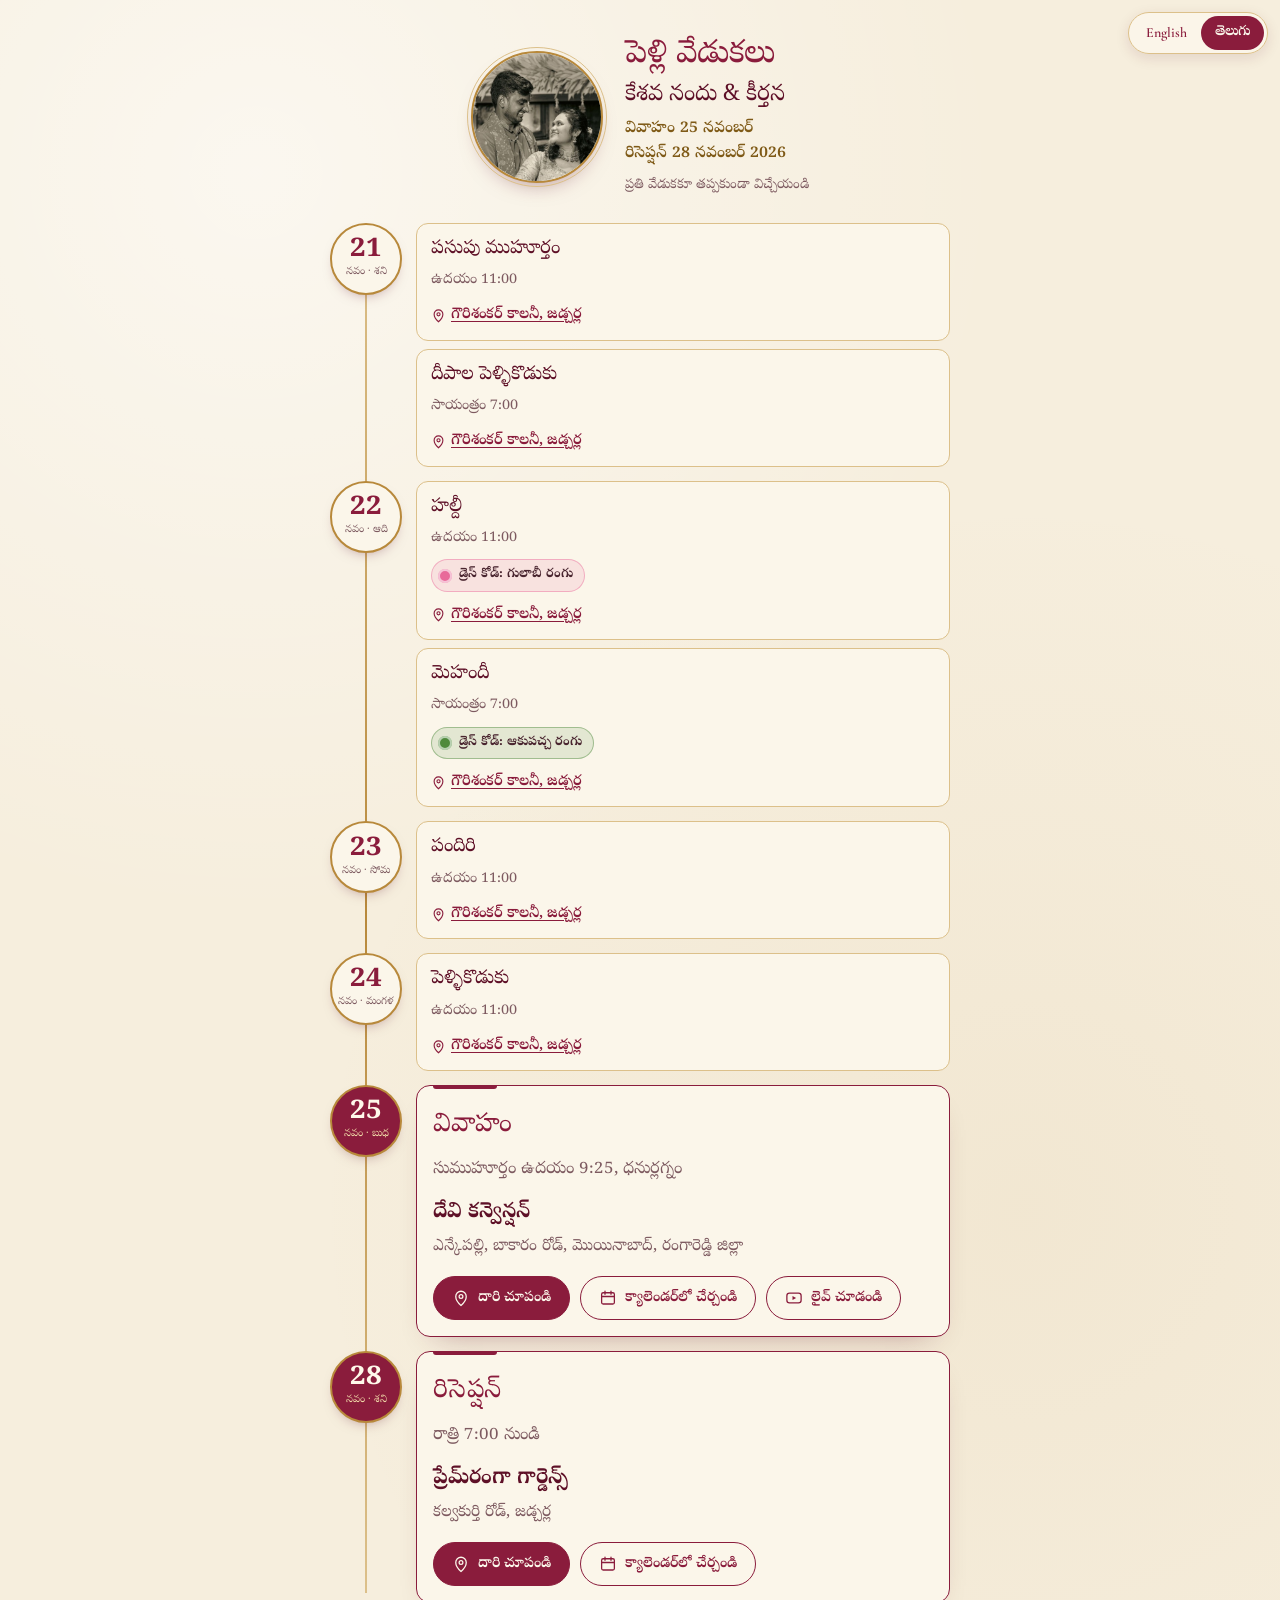
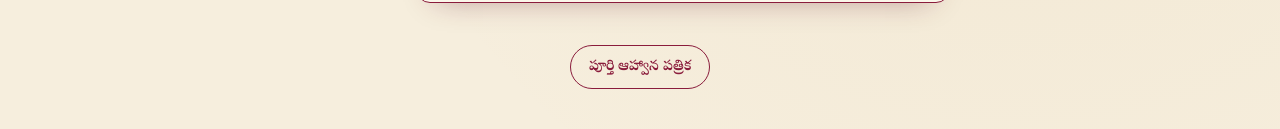
==== commit afb8b4dd: "Make Telugu the default language and link preview Both pages open in Telugu unless the visitor picks" ====
--- a/events.html
+++ b/events.html
@@ -1,5 +1,5 @@
 <!doctype html>
-<html lang="en" data-lang="en">
+<html lang="te" data-lang="te">
 <head>
 <meta charset="utf-8">
 <meta name="viewport" content="width=device-width, initial-scale=1, viewport-fit=cover">
@@ -11,12 +11,16 @@
 
 <!-- WhatsApp / social link preview -->
 <meta property="og:type" content="website">
-<meta property="og:title" content="Wedding Events · Keshava Nandu &amp; Keerthana">
-<meta property="og:description" content="Wedding 25 November · Reception 28 November 2026. Dates, times and directions for every event.">
+<meta property="og:title" content="పెళ్లి వేడుకలు · కేశవ నందు &amp; కీర్తన">
+<meta property="og:description" content="వివాహం 25 నవంబర్ · రిసెప్షన్ 28 నవంబర్ 2026. ప్రతి వేడుకకూ తప్పకుండా విచ్చేయండి.">
 <meta property="og:url" content="https://manoj036.github.io/keshava-nandu-weds-keerthana/events.html">
-<meta property="og:image" content="https://manoj036.github.io/keshava-nandu-weds-keerthana/assets/art/og-image.jpg">
+<meta property="og:image" content="https://manoj036.github.io/keshava-nandu-weds-keerthana/assets/art/og-invite-te.jpg">
 <meta property="og:image:width" content="1200">
 <meta property="og:image:height" content="630">
+<meta property="og:image:type" content="image/jpeg">
+<meta property="og:image:alt" content="కేశవ నందు &amp; కీర్తన. వివాహం 25 నవంబర్, రిసెప్షన్ 28 నవంబర్ 2026">
+<meta property="og:site_name" content="గుబ్బ వారి పెండ్లిపిలుపు">
+<meta property="og:locale" content="te_IN">
 <meta name="twitter:card" content="summary_large_image">
 
 <link rel="icon" href="assets/art/ganesha.png" type="image/png">
@@ -31,8 +35,8 @@
 
 <!-- Language toggle -->
 <div class="lang-toggle" role="group" aria-label="Language / భాష">
-  <button type="button" data-set-lang="en" aria-pressed="true">English</button>
-  <button type="button" data-set-lang="te" aria-pressed="false" lang="te">తెలుగు</button>
+  <button type="button" data-set-lang="en" aria-pressed="false">English</button>
+  <button type="button" data-set-lang="te" aria-pressed="true" lang="te">తెలుగు</button>
 </div>
 
 <main>
